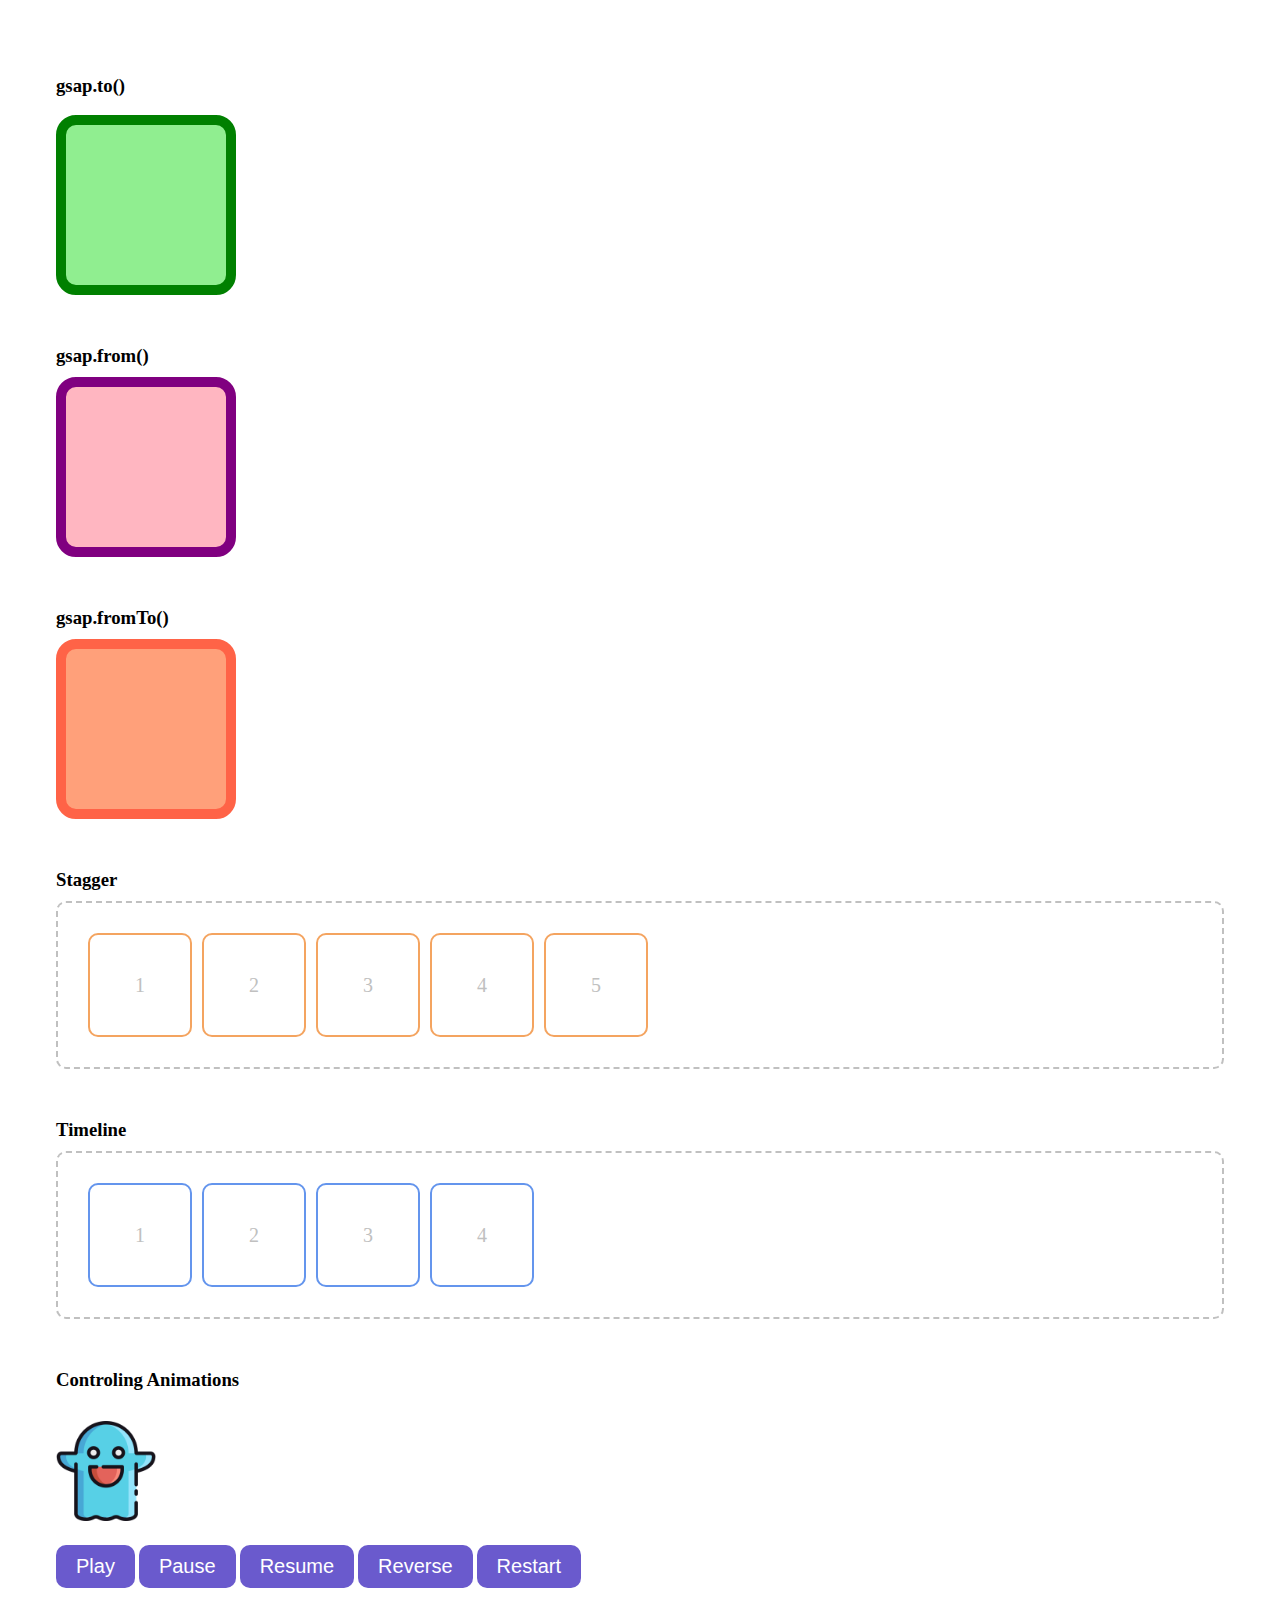
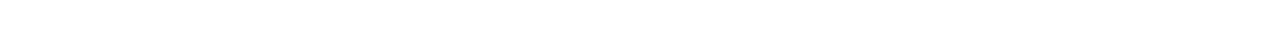
==== 07GSAP/01-basic.html @ 43b5f815 "수업자료" ====
<!DOCTYPE html>
<html lang="ko">

<head>
  <meta charset="UTF-8" />
  <meta name="viewport" content="width=device-width, initial-scale=1.0" />
  <title>GSAP 시작하기</title>
  <script src="https://cdn.jsdelivr.net/npm/gsap@3.12.5/dist/gsap.min.js"></script>
  <script src="./01-basic.js"></script>
  <link rel="stylesheet" href="./01-basic.css">
</head>

<body>

  <h3>gsap.to()</h3>
  <div class="box green"></div>
  <h3>gsap.from()</h3>
  <div class="box violet"></div>
  <h3>gsap.fromTo()</h3>
  <div class="box tomato"></div>
  <h3>Stagger</h3>
  <div class="stagger">
    <div class="item">1</div>
    <div class="item">2</div>
    <div class="item">3</div>
    <div class="item">4</div>
    <div class="item">5</div>
  </div>
  <h3>Timeline</h3>
  <div class="timeline">
    <div class="item item1">1</div>
    <div class="item item2">2</div>
    <div class="item item3">3</div>
    <div class="item item4">4</div>
  </div>

  <h3>Controling Animations</h3>
  <div class="control-wrap">
    <div><img src="./images/icon.png" alt="" class="ghost"></div>
    <button>play</button>
    <button>pause</button>
    <button>resume</button>
    <button>reverse</button>
    <button>restart</button>
  </div>


</body>

</html>
---- 07GSAP/01-basic.css ----
body {
  padding: 3rem;
}
html {
  scroll-behavior: smooth;
}

h3 {
  ~ h3 {
    margin-block: 50px 10px;
  }
}
.box {
  border-radius: 20px;
  width: 10rem;
  aspect-ratio: 1;
  background-color: var(--bg);
  border: 10px solid var(--border);
}
.green {
  --bg: lightgreen;
  --border: green;
}
.violet {
  --bg: lightpink;
  --border: purple;
}
.tomato {
  --bg: lightsalmon;
  --border: tomato;
}

.stagger {
  border: 2px dashed silver;
  padding: 30px;
  border-radius: 10px;
  display: flex;
  gap: 10px;
  .item {
    width: 100px;
    aspect-ratio: 1;
    border: 2px solid sandybrown;
    border-radius: 10px;
    text-align: center;
    align-content: center;
    font-size: 20px;
    color: silver;
  }
}
.timeline {
  border: 2px dashed silver;
  padding: 30px;
  border-radius: 10px;
  display: flex;
  gap: 10px;
  .item {
    width: 100px;
    aspect-ratio: 1;
    border: 2px solid cornflowerblue;
    border-radius: 10px;
    text-align: center;
    align-content: center;
    font-size: 20px;
    color: silver;
  }
}

.control-wrap {
  img {
    margin-block: 20px;
    width: 100px;
  }
  button {
    border-radius: 10px;
    padding: 10px 20px;
    background-color: slateblue;
    border: none;
    color: #fff;
    font-size: 20px;
    text-transform: capitalize;
    cursor: pointer;
  }
}
ul,
li {
  list-style: none;
  padding: 0;
  margin: 0;
}
.quick {
  position: fixed;
  right: 30px;
  top: 30px;
  background-color: #fff;
  border: 1px solid #ddd;
  border-radius: 10px;
  padding: 20px;
  a {
    font-size: 13px;
    text-decoration: none;
    color: darkgray;
    &:hover {
      color: #000;
    }
  }
}
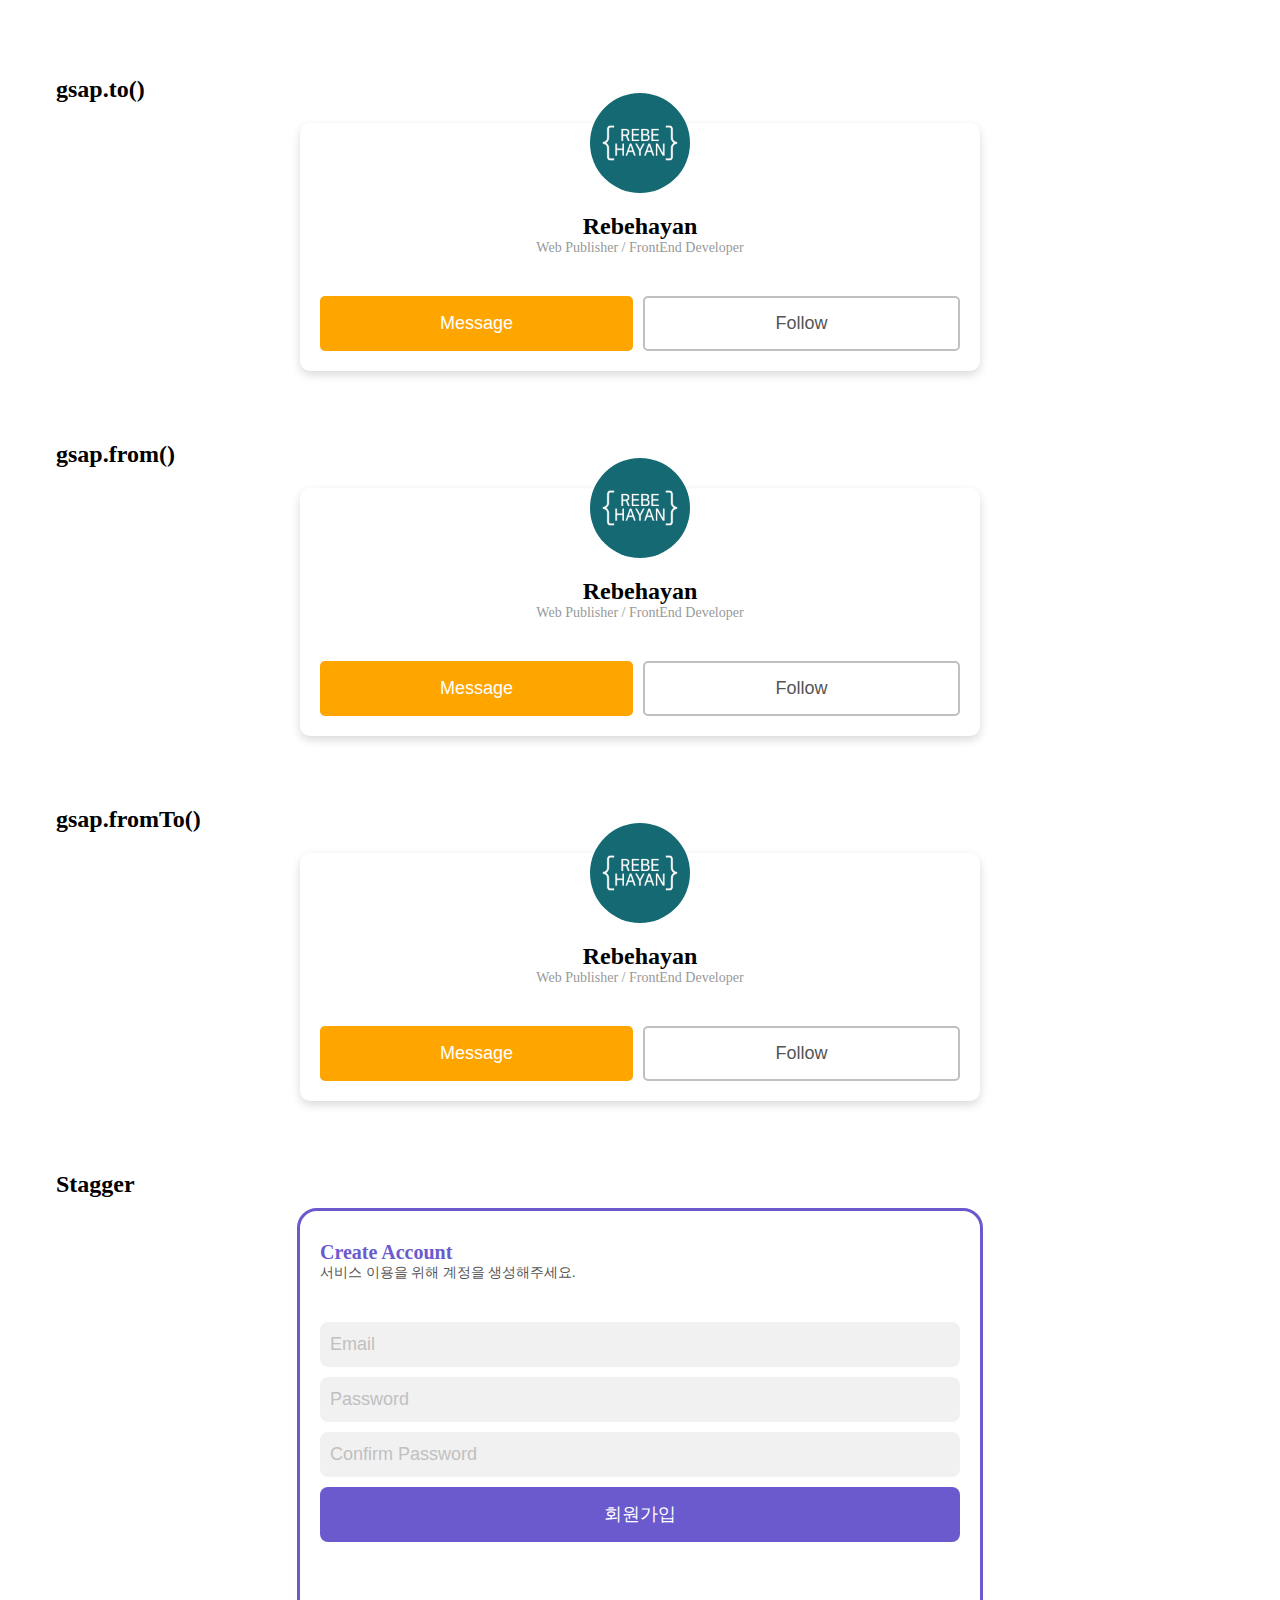
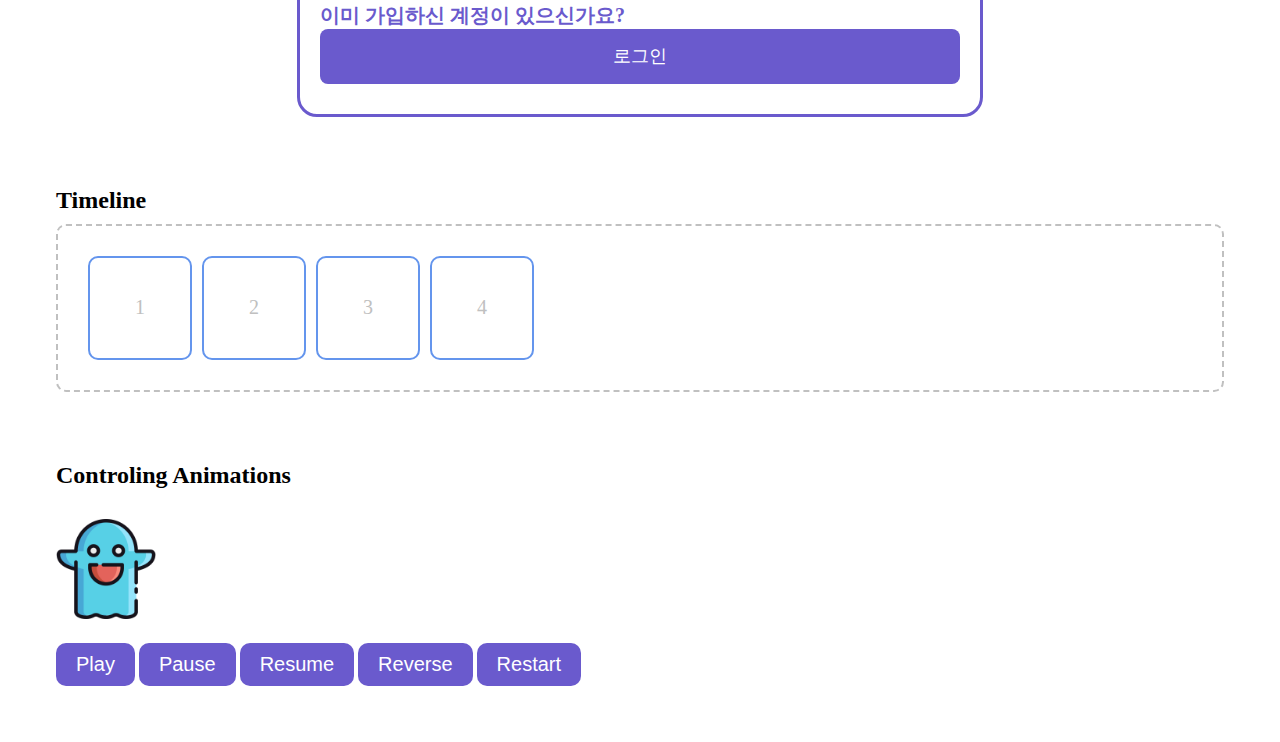
==== commit 6574ce3a: "수업자료료" ====
--- a/07GSAP/01-basic.html
+++ b/07GSAP/01-basic.html
@@ -1,50 +1,77 @@
 <!DOCTYPE html>
 <html lang="ko">
+  <head>
+    <meta charset="UTF-8" />
+    <meta name="viewport" content="width=device-width, initial-scale=1.0" />
+    <title>GSAP 시작하기</title>
+    <script src="https://cdn.jsdelivr.net/npm/gsap@3.12.5/dist/gsap.min.js"></script>
+    <script src="./01-basic.js"></script>
+    <link rel="stylesheet" href="./01-basic.css" />
+  </head>
 
-<head>
-  <meta charset="UTF-8" />
-  <meta name="viewport" content="width=device-width, initial-scale=1.0" />
-  <title>GSAP 시작하기</title>
-  <script src="https://cdn.jsdelivr.net/npm/gsap@3.12.5/dist/gsap.min.js"></script>
-  <script src="./01-basic.js"></script>
-  <link rel="stylesheet" href="./01-basic.css">
-</head>
+  <body>
+    <h2>gsap.to()</h2>
+    <div class="profile" id="gsap-to">
+      <div class="avatar"><img src="../assets/images/logo.png" alt="Rebehayan" /></div>
+      <strong class="nickname">Rebehayan</strong>
+      <div class="job">Web Publisher / FrontEnd Developer</div>
+      <div class="btn-group">
+        <button type="button" class="btn-primary">Message</button>
+        <button type="button" class="btn-secondary">Follow</button>
+      </div>
+    </div>
+    <h2>gsap.from()</h2>
+    <div class="profile" id="gsap-from">
+      <div class="avatar"><img src="../assets/images/logo.png" alt="Rebehayan" /></div>
+      <strong class="nickname">Rebehayan</strong>
+      <div class="job">Web Publisher / FrontEnd Developer</div>
+      <div class="btn-group">
+        <button type="button" class="btn-primary">Message</button>
+        <button type="button" class="btn-secondary">Follow</button>
+      </div>
+    </div>
+    <h2>gsap.fromTo()</h2>
+    <div class="profile" id="gsap-fromTo">
+      <div class="avatar"><img src="../assets/images/logo.png" alt="Rebehayan" /></div>
+      <strong class="nickname">Rebehayan</strong>
+      <div class="job">Web Publisher / FrontEnd Developer</div>
+      <div class="btn-group">
+        <button type="button" class="btn-primary">Message</button>
+        <button type="button" class="btn-secondary">Follow</button>
+      </div>
+    </div>
+    <h2>Stagger</h2>
+    <div class="register">
+      <h3>Create Account</h3>
+      <p class="text">서비스 이용을 위해 계정을 생성해주세요.</p>
+      <form class="wrapper">
+        <div><input type="email" name="" id="" placeholder="Email" /></div>
+        <div><input type="password" name="" id="" placeholder="Password" /></div>
+        <div><input type="password" name="" id="" placeholder="Confirm Password" /></div>
+        <div><button type="submit">회원가입</button></div>
+      </form>
+      <div>
+        <h3>이미 가입하신 계정이 있으신가요?</h3>
+        <a href="">로그인</a>
+      </div>
+    </div>
 
-<body>
+    <h2>Timeline</h2>
+    <div class="timeline">
+      <div class="item item1">1</div>
+      <div class="item item2">2</div>
+      <div class="item item3">3</div>
+      <div class="item item4">4</div>
+    </div>
 
-  <h3>gsap.to()</h3>
-  <div class="box green"></div>
-  <h3>gsap.from()</h3>
-  <div class="box violet"></div>
-  <h3>gsap.fromTo()</h3>
-  <div class="box tomato"></div>
-  <h3>Stagger</h3>
-  <div class="stagger">
-    <div class="item">1</div>
-    <div class="item">2</div>
-    <div class="item">3</div>
-    <div class="item">4</div>
-    <div class="item">5</div>
-  </div>
-  <h3>Timeline</h3>
-  <div class="timeline">
-    <div class="item item1">1</div>
-    <div class="item item2">2</div>
-    <div class="item item3">3</div>
-    <div class="item item4">4</div>
-  </div>
-
-  <h3>Controling Animations</h3>
-  <div class="control-wrap">
-    <div><img src="./images/icon.png" alt="" class="ghost"></div>
-    <button>play</button>
-    <button>pause</button>
-    <button>resume</button>
-    <button>reverse</button>
-    <button>restart</button>
-  </div>
-
-
-</body>
-
-</html>+    <h2>Controling Animations</h2>
+    <div class="control-wrap">
+      <div><img src="./images/icon.png" alt="" class="ghost" /></div>
+      <button>play</button>
+      <button>pause</button>
+      <button>resume</button>
+      <button>reverse</button>
+      <button>restart</button>
+    </div>
+  </body>
+</html>
--- a/07GSAP/01-basic.css
+++ b/07GSAP/01-basic.css
@@ -5,46 +5,9 @@
   scroll-behavior: smooth;
 }
 
-h3 {
-  ~ h3 {
-    margin-block: 50px 10px;
-  }
-}
-.box {
-  border-radius: 20px;
-  width: 10rem;
-  aspect-ratio: 1;
-  background-color: var(--bg);
-  border: 10px solid var(--border);
-}
-.green {
-  --bg: lightgreen;
-  --border: green;
-}
-.violet {
-  --bg: lightpink;
-  --border: purple;
-}
-.tomato {
-  --bg: lightsalmon;
-  --border: tomato;
-}
-
-.stagger {
-  border: 2px dashed silver;
-  padding: 30px;
-  border-radius: 10px;
-  display: flex;
-  gap: 10px;
-  .item {
-    width: 100px;
-    aspect-ratio: 1;
-    border: 2px solid sandybrown;
-    border-radius: 10px;
-    text-align: center;
-    align-content: center;
-    font-size: 20px;
-    color: silver;
+h2 {
+  ~ h2 {
+    margin-block: 70px 10px;
   }
 }
 .timeline {
@@ -104,3 +67,138 @@
     }
   }
 }
+
+/* -------------------------------------------------------------------------- */
+/*                                   Profile                                  */
+/* -------------------------------------------------------------------------- */
+.profile {
+  width: clamp(300px, 100%, 50vw);
+  margin-inline: auto;
+  padding: 20px;
+  margin-top: 20px;
+  background-color: #fff;
+  text-align: center;
+  border-radius: 10px;
+  box-shadow: 0px 4px 10px rgba(0, 0, 0, 0.15);
+  .avatar {
+    width: 100px;
+    aspect-ratio: 1;
+    border-radius: 100%;
+    overflow: hidden;
+    margin-inline: auto;
+    translate: 0 -50%;
+    margin-bottom: -30px;
+    img {
+      width: 100%;
+      object-fit: cover;
+    }
+  }
+
+  .nickname {
+    font-size: 24px;
+    font-weight: 900;
+  }
+  .job {
+    font-size: 14px;
+    color: #999;
+  }
+  .btn-group {
+    display: flex;
+    gap: 10px;
+    margin-top: 40px;
+    > * {
+      flex: 1;
+    }
+  }
+
+  .btn-primary {
+    padding: 15px 20px;
+    background-color: orange;
+    color: #fff;
+    font-size: 18px;
+    border-radius: 5px;
+    border: none;
+    cursor: pointer;
+  }
+  .btn-secondary {
+    padding: 15px 20px;
+    background-color: #fff;
+    border: 2px solid silver;
+    box-sizing: border-box;
+    color: #555;
+    font-size: 18px;
+    border-radius: 5px;
+    cursor: pointer;
+  }
+}
+
+/* -------------------------------------------------------------------------- */
+/*                                  Register                                  */
+/* -------------------------------------------------------------------------- */
+.register {
+  width: clamp(300px, 100%, 50vw);
+  margin-inline: auto;
+  border: 3px solid slateblue;
+  border-radius: 20px;
+  padding: 30px 20px;
+  * {
+    padding: 0;
+    margin: 0;
+  }
+  h3 {
+    color: slateblue;
+    font-size: 20px;
+  }
+  .text {
+    color: #555;
+    font-size: 14px;
+  }
+  form {
+    display: grid;
+    gap: 10px;
+    margin-block: 40px 60px;
+    input {
+      width: 100%;
+      height: 45px;
+      font-size: 18px;
+      font-weight: 300;
+      padding-inline: 10px;
+      box-sizing: border-box;
+      border: none;
+      background-color: #f1f1f1;
+      border-radius: 8px;
+      outline: 5px solid rgba(106, 90, 205, 0);
+      transition: outline 0.6s;
+      color: slateblue;
+      &::placeholder {
+        color: silver;
+      }
+      &:focus {
+        outline: 5px solid rgba(106, 90, 205, 0.2);
+      }
+    }
+    button {
+      width: 100%;
+      height: 55px;
+      background-color: slateblue;
+      color: #fff;
+      font-size: 18px;
+      border: none;
+      border-radius: 8px;
+      cursor: pointer;
+    }
+  }
+  a {
+    display: block;
+    height: 55px;
+    text-align: center;
+    align-content: center;
+    text-decoration: none;
+    background-color: slateblue;
+    color: #fff;
+    font-size: 18px;
+    border: none;
+    border-radius: 8px;
+    cursor: pointer;
+  }
+}
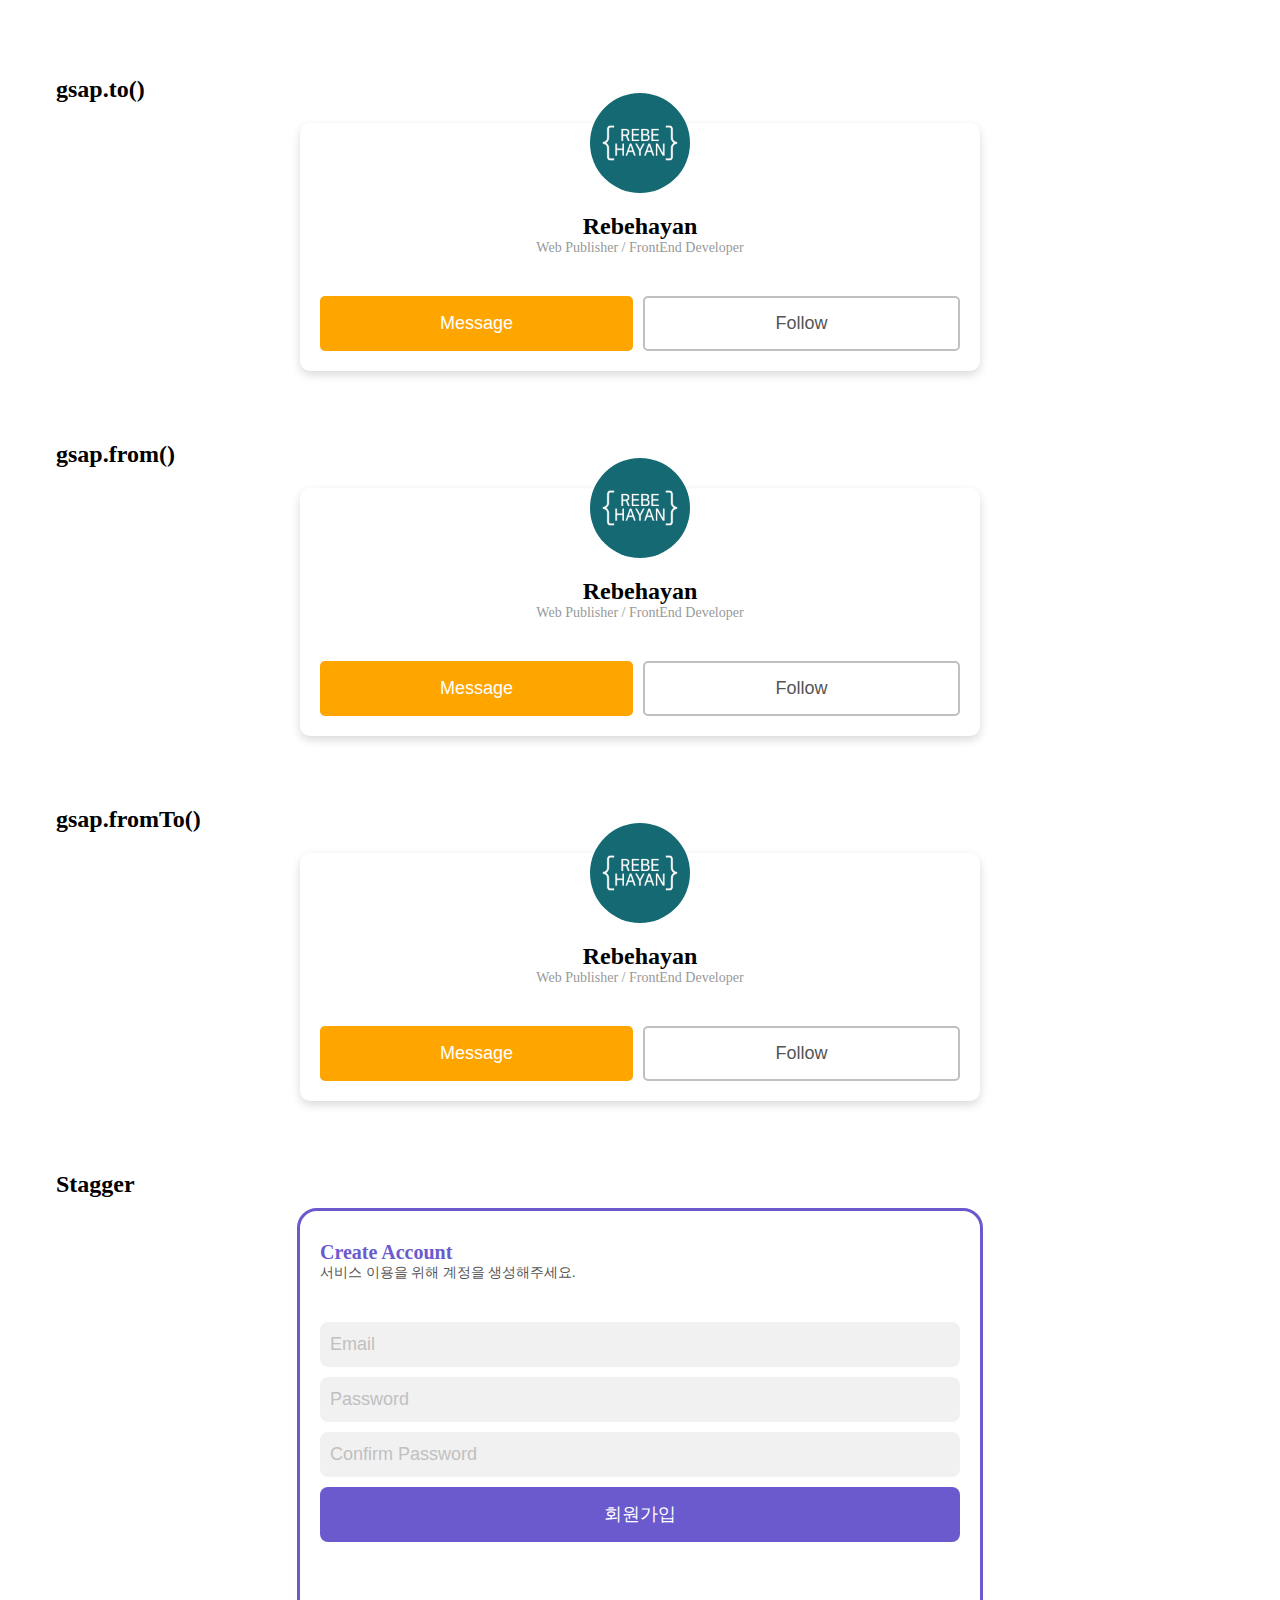
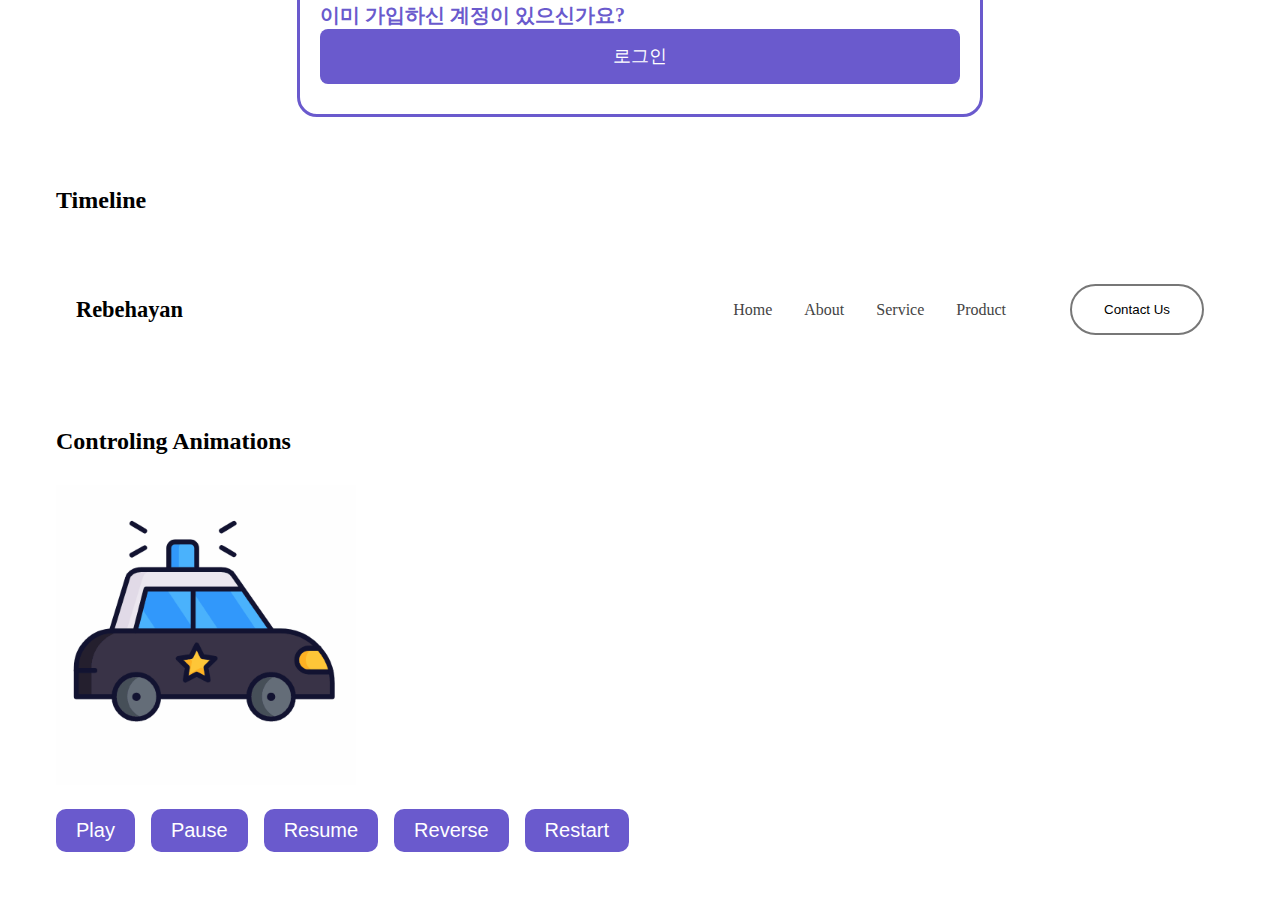
==== commit c97b1801: "수업자료" ====
--- a/07GSAP/01-basic.html
+++ b/07GSAP/01-basic.html
@@ -1,77 +1,88 @@
 <!DOCTYPE html>
 <html lang="ko">
-  <head>
-    <meta charset="UTF-8" />
-    <meta name="viewport" content="width=device-width, initial-scale=1.0" />
-    <title>GSAP 시작하기</title>
-    <script src="https://cdn.jsdelivr.net/npm/gsap@3.12.5/dist/gsap.min.js"></script>
-    <script src="./01-basic.js"></script>
-    <link rel="stylesheet" href="./01-basic.css" />
-  </head>
 
-  <body>
-    <h2>gsap.to()</h2>
-    <div class="profile" id="gsap-to">
-      <div class="avatar"><img src="../assets/images/logo.png" alt="Rebehayan" /></div>
-      <strong class="nickname">Rebehayan</strong>
-      <div class="job">Web Publisher / FrontEnd Developer</div>
-      <div class="btn-group">
-        <button type="button" class="btn-primary">Message</button>
-        <button type="button" class="btn-secondary">Follow</button>
-      </div>
+<head>
+  <meta charset="UTF-8" />
+  <meta name="viewport" content="width=device-width, initial-scale=1.0" />
+  <title>GSAP 시작하기</title>
+  <script src="https://cdn.jsdelivr.net/npm/gsap@3.12.5/dist/gsap.min.js"></script>
+  <script src="./01-basic.js" defer></script>
+  <link rel="stylesheet" href="./01-basic.css" />
+</head>
+
+<body>
+  <h2>gsap.to()</h2>
+  <div class="profile" id="gsap-to">
+    <div class="avatar"><img src="../assets/images/logo.png" alt="Rebehayan" /></div>
+    <strong class="nickname">Rebehayan</strong>
+    <div class="job">Web Publisher / FrontEnd Developer</div>
+    <div class="btn-group">
+      <button type="button" class="btn-primary">Message</button>
+      <button type="button" class="btn-secondary">Follow</button>
     </div>
-    <h2>gsap.from()</h2>
-    <div class="profile" id="gsap-from">
-      <div class="avatar"><img src="../assets/images/logo.png" alt="Rebehayan" /></div>
-      <strong class="nickname">Rebehayan</strong>
-      <div class="job">Web Publisher / FrontEnd Developer</div>
-      <div class="btn-group">
-        <button type="button" class="btn-primary">Message</button>
-        <button type="button" class="btn-secondary">Follow</button>
-      </div>
+  </div>
+  <h2>gsap.from()</h2>
+  <div class="profile" id="gsap-from">
+    <div class="avatar"><img src="../assets/images/logo.png" alt="Rebehayan" /></div>
+    <strong class="nickname">Rebehayan</strong>
+    <div class="job">Web Publisher / FrontEnd Developer</div>
+    <div class="btn-group">
+      <button type="button" class="btn-primary">Message</button>
+      <button type="button" class="btn-secondary">Follow</button>
     </div>
-    <h2>gsap.fromTo()</h2>
-    <div class="profile" id="gsap-fromTo">
-      <div class="avatar"><img src="../assets/images/logo.png" alt="Rebehayan" /></div>
-      <strong class="nickname">Rebehayan</strong>
-      <div class="job">Web Publisher / FrontEnd Developer</div>
-      <div class="btn-group">
-        <button type="button" class="btn-primary">Message</button>
-        <button type="button" class="btn-secondary">Follow</button>
-      </div>
+  </div>
+  <h2>gsap.fromTo()</h2>
+  <div class="profile" id="gsap-fromTo">
+    <div class="avatar"><img src="../assets/images/logo.png" alt="Rebehayan" /></div>
+    <strong class="nickname">Rebehayan</strong>
+    <div class="job">Web Publisher / FrontEnd Developer</div>
+    <div class="btn-group">
+      <button type="button" class="btn-primary">Message</button>
+      <button type="button" class="btn-secondary">Follow</button>
     </div>
-    <h2>Stagger</h2>
-    <div class="register">
-      <h3>Create Account</h3>
-      <p class="text">서비스 이용을 위해 계정을 생성해주세요.</p>
-      <form class="wrapper">
-        <div><input type="email" name="" id="" placeholder="Email" /></div>
-        <div><input type="password" name="" id="" placeholder="Password" /></div>
-        <div><input type="password" name="" id="" placeholder="Confirm Password" /></div>
-        <div><button type="submit">회원가입</button></div>
-      </form>
-      <div>
-        <h3>이미 가입하신 계정이 있으신가요?</h3>
-        <a href="">로그인</a>
-      </div>
+  </div>
+  <h2>Stagger</h2>
+  <div class="register">
+    <h3>Create Account</h3>
+    <p class="text">서비스 이용을 위해 계정을 생성해주세요.</p>
+    <form class="wrapper">
+      <div><input type="email" name="" id="" placeholder="Email" /></div>
+      <div><input type="password" name="" id="" placeholder="Password" /></div>
+      <div><input type="password" name="" id="" placeholder="Confirm Password" /></div>
+      <div><button type="submit">회원가입</button></div>
+    </form>
+    <div>
+      <h3>이미 가입하신 계정이 있으신가요?</h3>
+      <a href="">로그인</a>
     </div>
+  </div>
 
-    <h2>Timeline</h2>
-    <div class="timeline">
-      <div class="item item1">1</div>
-      <div class="item item2">2</div>
-      <div class="item item3">3</div>
-      <div class="item item4">4</div>
-    </div>
+  <h2>Timeline</h2>
+  <header class="header">
+    <h1>Rebehayan</h1>
+    <nav class="gnb">
+      <ul>
+        <li><a href="">Home</a></li>
+        <li><a href="">About</a></li>
+        <li><a href="">Service</a></li>
+        <li><a href="">Product</a></li>
+      </ul>
+    </nav>
+    <button class="btn-contact">Contact Us</button>
+  </header>
 
-    <h2>Controling Animations</h2>
-    <div class="control-wrap">
-      <div><img src="./images/icon.png" alt="" class="ghost" /></div>
+
+  <h2>Controling Animations</h2>
+  <div class="control-wrap">
+    <div><img src="./images/car.gif" alt="" class="car" /></div>
+    <div class="btns">
       <button>play</button>
       <button>pause</button>
       <button>resume</button>
       <button>reverse</button>
       <button>restart</button>
     </div>
-  </body>
-</html>
+  </div>
+</body>
+
+</html>--- a/07GSAP/01-basic.css
+++ b/07GSAP/01-basic.css
@@ -3,46 +3,6 @@
 }
 html {
   scroll-behavior: smooth;
-}
-
-h2 {
-  ~ h2 {
-    margin-block: 70px 10px;
-  }
-}
-.timeline {
-  border: 2px dashed silver;
-  padding: 30px;
-  border-radius: 10px;
-  display: flex;
-  gap: 10px;
-  .item {
-    width: 100px;
-    aspect-ratio: 1;
-    border: 2px solid cornflowerblue;
-    border-radius: 10px;
-    text-align: center;
-    align-content: center;
-    font-size: 20px;
-    color: silver;
-  }
-}
-
-.control-wrap {
-  img {
-    margin-block: 20px;
-    width: 100px;
-  }
-  button {
-    border-radius: 10px;
-    padding: 10px 20px;
-    background-color: slateblue;
-    border: none;
-    color: #fff;
-    font-size: 20px;
-    text-transform: capitalize;
-    cursor: pointer;
-  }
 }
 ul,
 li {
@@ -50,21 +10,9 @@
   padding: 0;
   margin: 0;
 }
-.quick {
-  position: fixed;
-  right: 30px;
-  top: 30px;
-  background-color: #fff;
-  border: 1px solid #ddd;
-  border-radius: 10px;
-  padding: 20px;
-  a {
-    font-size: 13px;
-    text-decoration: none;
-    color: darkgray;
-    &:hover {
-      color: #000;
-    }
+h2 {
+  ~ h2 {
+    margin-block: 70px 10px;
   }
 }
 
@@ -202,3 +150,65 @@
     cursor: pointer;
   }
 }
+
+/* -------------------------------------------------------------------------- */
+/*                                   Header                                   */
+/* -------------------------------------------------------------------------- */
+.header {
+  display: grid;
+  grid-template-columns: 1fr min-content min-content;
+  align-items: center;
+  gap: 4rem;
+  white-space: nowrap;
+  margin-block: 3rem;
+  padding: 20px;
+  h1 {
+    font-size: 1.4rem;
+  }
+  .gnb {
+    ul {
+      display: flex;
+      gap: 2rem;
+    }
+    a {
+      text-decoration: none;
+      color: #444;
+      &:hover {
+        color: slateblue;
+      }
+    }
+  }
+  .btn-contact {
+    padding: 1rem 2rem;
+    border-radius: 10rem;
+    border: 2px solid #777;
+    background-color: #fff;
+    cursor: pointer;
+  }
+}
+
+/* -------------------------------------------------------------------------- */
+/*                                  Animation                                 */
+/* -------------------------------------------------------------------------- */
+
+.control-wrap {
+  img {
+    margin-block: 20px;
+    width: 300px;
+  }
+  button {
+    border-radius: 10px;
+    padding: 10px 20px;
+    background-color: slateblue;
+    border: none;
+    color: #fff;
+    font-size: 20px;
+    text-transform: capitalize;
+    cursor: pointer;
+  }
+  .btns {
+    display: flex;
+    flex-wrap: wrap;
+    gap: 1rem;
+  }
+}
